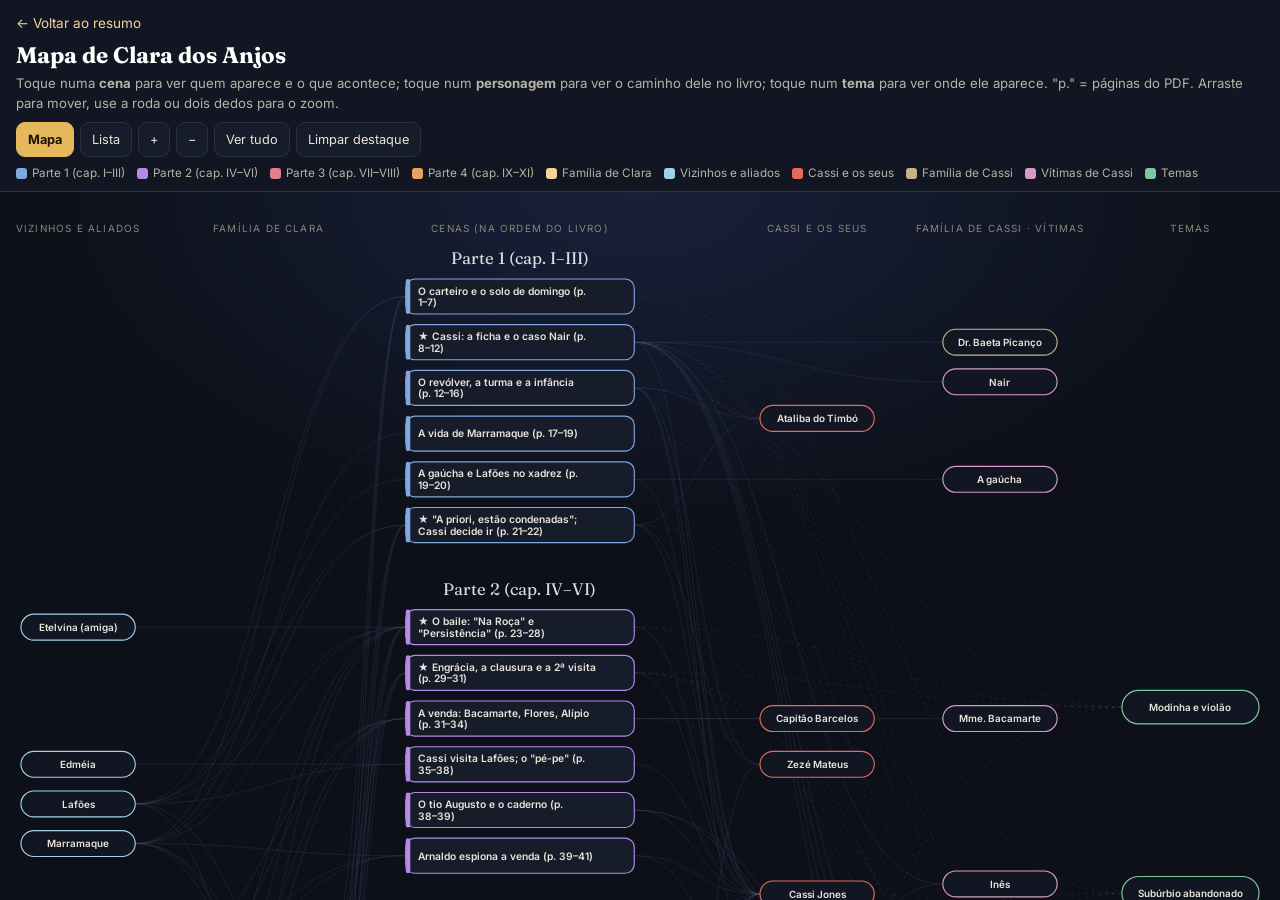
==== mapa.html @ 279a4efe "Site de estudo: Clara dos Anjos (resumo, práticas, mapa mental) Co-Authored-By: Claude Opus 5.5 <nor" ====
<!doctype html>
<html lang="pt-BR">
<head>
<meta charset="utf-8">
<meta name="viewport" content="width=device-width, initial-scale=1, viewport-fit=cover">
<meta name="description" content="Mapa mental interativo de Clara dos Anjos: personagens, cenas e temas ligados.">
<title>Mapa de Clara dos Anjos</title>
<link rel="preconnect" href="https://fonts.googleapis.com">
<link rel="preconnect" href="https://fonts.gstatic.com" crossorigin>
<link href="https://fonts.googleapis.com/css2?family=Fraunces:opsz,wght@9..144,600&family=Inter:wght@400;600;700&display=swap" rel="stylesheet">
<link rel="icon" href="img/favicon.svg" type="image/svg+xml">
<style>
:root{--bg:#0d1018;--bg2:#121623;--card:#171c2b;--card2:#1d2335;--line:#2a3148;--txt:#e9e4d8;--txt2:#b9b3a6;--muted:#8c8778;--ouro:#e6b85c;--ouro2:#f3d59a;
--p1:#7fa7e0;--p2:#b48ae6;--p3:#e27d8f;--p4:#e6a35c;--tema:#7cc8a0;--fam:#f3d59a;--ali:#9fd3e8;--cas:#e46a5c;--vit:#d99ac8;--fcas:#c8b08a;color-scheme:dark}
*{box-sizing:border-box}
html,body{margin:0;height:100%;background:var(--bg);color:var(--txt);font:15px/1.5 Inter,system-ui,sans-serif}
header{padding:12px 16px 8px;border-bottom:1px solid var(--line);background:var(--bg2)}
header a{color:var(--ouro2);text-decoration:none;font-size:.9rem}
h1{font-family:Fraunces,Georgia,serif;font-size:1.5rem;margin:4px 0 2px;color:#fff}
.intro{margin:0;color:var(--txt2);font-size:.88rem}
.bar{display:flex;flex-wrap:wrap;gap:6px;margin-top:8px;align-items:center}
.bar button{font:inherit;font-size:.85rem;padding:7px 11px;border-radius:9px;border:1px solid var(--line);background:var(--card);color:var(--txt);cursor:pointer}
.bar button.on{background:var(--ouro);color:#1b1406;border-color:var(--ouro);font-weight:700}
.bar button:hover{border-color:var(--ouro)}
.leg{display:flex;flex-wrap:wrap;gap:6px 12px;margin-top:8px;font-size:.78rem;color:var(--txt2)}
.leg span{display:inline-flex;align-items:center;gap:5px;cursor:pointer}
.leg span.off{opacity:.35}
.leg i{width:11px;height:11px;border-radius:3px;display:inline-block}
#wrap{position:relative;height:calc(100% - 150px);min-height:420px}
#svg{width:100%;height:100%;display:block;touch-action:none;cursor:grab;background:radial-gradient(900px 500px at 50% 0%,#18203a 0%,transparent 70%)}
#svg.drag{cursor:grabbing}
.edge{fill:none;stroke:#4a5578;stroke-width:1.1;opacity:.28;transition:opacity .2s}
.edge.hi{opacity:1;stroke-width:2.2}
.node{cursor:pointer;transition:opacity .2s}
.node rect{stroke-width:1.5}
.node text{font-family:Inter,sans-serif;pointer-events:none}
.dim .node{opacity:.18}.dim .edge{opacity:.05}
.dim .node.hi{opacity:1}.dim .edge.hi{opacity:1}
.node.sel rect{stroke:#fff;stroke-width:3}
.plabel{font-family:Fraunces,serif;font-size:22px;fill:#fff;opacity:.85}
.collabel{font-size:13px;fill:var(--muted);letter-spacing:.12em;text-transform:uppercase}
#painel{position:absolute;right:12px;top:12px;width:min(380px,calc(100% - 24px));max-height:calc(100% - 24px);overflow:auto;background:rgba(23,28,43,.97);border:1px solid var(--line);border-radius:16px;padding:14px 16px;box-shadow:0 20px 50px rgba(0,0,0,.5);display:none}
#painel.on{display:block}
#painel h2{font-family:Fraunces,serif;font-size:1.25rem;margin:4px 0 4px;color:#fff}
#painel .tipo{font-size:.72rem;letter-spacing:.14em;text-transform:uppercase;color:var(--ouro)}
#painel .pg{color:var(--muted);font-size:.85rem}
#painel p{color:var(--txt2);margin:.5em 0}
#painel ul{padding-left:1.1em;margin:.3em 0}
#painel li button{all:unset;cursor:pointer;color:var(--ouro2)}
#painel li button:hover{text-decoration:underline}
#painel .abrir{display:inline-block;margin-top:8px;background:var(--ouro);color:#1b1406;font-weight:700;padding:8px 12px;border-radius:10px;text-decoration:none}
#painel .fechar{position:absolute;right:10px;top:8px;background:none;border:0;color:var(--txt2);font-size:1.4rem;cursor:pointer}
#lista{display:none;padding:14px 16px 60px;max-width:900px;margin:0 auto}
#lista h3{font-family:Fraunces,serif;color:#fff;margin:18px 0 6px}
#lista .it{display:block;width:100%;text-align:left;font:inherit;background:var(--card);border:1px solid var(--line);border-left:4px solid var(--c);color:var(--txt);border-radius:10px;padding:9px 12px;margin:6px 0;cursor:pointer}
#lista .it small{color:var(--muted)}
#lista .it:hover{border-color:var(--ouro)}
@media(max-width:700px){#painel{top:auto;bottom:10px;max-height:55%}h1{font-size:1.2rem}.intro{font-size:.78rem}.bar button{padding:6px 9px;font-size:.8rem}.leg{flex-wrap:nowrap;overflow-x:auto;white-space:nowrap;padding-bottom:4px}}
</style>
</head>
<body>
<header>
  <a href="index.html">← Voltar ao resumo</a>
  <h1>Mapa de Clara dos Anjos</h1>
  <p class="intro">Toque numa <b>cena</b> para ver quem aparece e o que acontece; toque num <b>personagem</b> para ver o caminho dele no livro; toque num <b>tema</b> para ver onde ele aparece. "p." = páginas do PDF. Arraste para mover, use a roda ou dois dedos para o zoom.</p>
  <div class="bar">
    <button id="bMapa" class="on" type="button">Mapa</button>
    <button id="bLista" type="button">Lista</button>
    <button id="bMais" type="button" aria-label="Aumentar zoom">+</button>
    <button id="bMenos" type="button" aria-label="Diminuir zoom">−</button>
    <button id="bTudo" type="button">Ver tudo</button>
    <button id="bLimpa" type="button">Limpar destaque</button>
  </div>
  <div class="leg" id="leg"></div>
</header>
<div id="wrap">
  <svg id="svg" xmlns="http://www.w3.org/2000/svg" aria-label="Mapa mental de personagens, cenas e temas"><g id="cam"><g id="edges"></g><g id="labels"></g><g id="nodes"></g></g></svg>
  <aside id="painel" aria-live="polite"></aside>
</div>
<div id="lista"></div>

<script>
const GRUPOS = {
  p1:{nome:'Parte 1 (cap. I–III)',cor:'var(--p1)',hex:'#7fa7e0'},
  p2:{nome:'Parte 2 (cap. IV–VI)',cor:'var(--p2)',hex:'#b48ae6'},
  p3:{nome:'Parte 3 (cap. VII–VIII)',cor:'var(--p3)',hex:'#e27d8f'},
  p4:{nome:'Parte 4 (cap. IX–XI)',cor:'var(--p4)',hex:'#e6a35c'},
  fam:{nome:'Família de Clara',cor:'var(--fam)',hex:'#f3d59a'},
  ali:{nome:'Vizinhos e aliados',cor:'var(--ali)',hex:'#9fd3e8'},
  cas:{nome:'Cassi e os seus',cor:'var(--cas)',hex:'#e46a5c'},
  fcas:{nome:'Família de Cassi',cor:'var(--fcas)',hex:'#c8b08a'},
  vit:{nome:'Vítimas de Cassi',cor:'var(--vit)',hex:'#d99ac8'},
  tema:{nome:'Temas',cor:'var(--tema)',hex:'#7cc8a0'}
};

const CENAS = [
 {id:'s1',g:'p1',t:'O carteiro e o solo de domingo',pg:'p. 1–7',a:'cap1',star:0,p:['joaquim','engracia','clara','marramaque','lafoes'],
  d:'Joaquim, carteiro e flautista de Diamantina, sua casa no subúrbio, os "bíblias" da chácara. No solo debaixo do tamarineiro, Lafões propõe trazer Cassi ao aniversário e Marramaque explode: "semelhante pústula". Clara: "Quem seria esse Cassi?"'},
 {id:'s2',g:'p1',t:'Cassi: a ficha e o caso Nair',pg:'p. 8–12',a:'cap2',star:1,p:['cassi','salustiana','manuel','catarina','irene','nair','ines','baeta','ataliba'],
  d:'Quase dez defloramentos, a mãe que o livra por preconceito ("Mas é a sexta moça, Salustiana!"), o Lord Jones inventado. Nair seduzida por carta; a mãe dela se mata com lisol; o pai: "Quedê ele?". Cassi vai para o porão, com os galos de briga.'},
 {id:'s3',g:'p1',t:'O revólver, a turma e a infância',pg:'p. 12–16',a:'cap2',star:0,p:['cassi','ataliba','zeze','arnaldo'],
  d:'O irmão da normalista ameaça Cassi com um Smith & Wesson e ele recua (depois mente à turma). A turma: Timbó, Zezé Mateus, Franco Sousa, Arnaldo. Infância: Salesianos, canos de chumbo, aprendiz de tipógrafo. O método frio de sedução: "o violão e a modinha eram seus cúmplices".'},
 {id:'s4',g:'p1',t:'A vida de Marramaque',pg:'p. 17–19',a:'cap3',star:0,p:['marramaque'],
  d:'Caixeiro na roça, Casimiro de Abreu, Mendonça, a farmácia, a pequena imprensa abolicionista, o soneto de Aquiles Varejão. Justo, culto e leal.'},
 {id:'s5',g:'p1',t:'A gaúcha e Lafões no xadrez',pg:'p. 19–20',a:'cap3',star:0,p:['cassi','lafoes','gaucha'],
  d:'O marido maquinista mata a mulher e persegue Cassi, que foge descalço. No xadrez, Cassi ganha um cigarro de Lafões, que passa a achar que foi Cassi quem o soltou.'},
 {id:'s6',g:'p1',t:'"A priori, estão condenadas"; Cassi decide ir',pg:'p. 21–22',a:'cap3',star:1,p:['marramaque','clara','engracia','joaquim','lafoes','cassi','ataliba','zeze'],
  d:'Marramaque sabe do perigo para as moças "do nascimento e da cor" de Clara. "O que é que esse Cassi faz, padrinho?" "Não é de tua conta, bisbilhoteira!". Joaquim aceita Cassi uma vez. A turma: "torrão de açúcar". Cassi decide experimentar.'},
 {id:'s7',g:'p2',t:'O baile: "Na Roça" e "Persistência"',pg:'p. 23–28',a:'cap4',star:1,p:['clara','cassi','marramaque','joaquim','engracia','margarida','praxedes','meneses','lafoes','etelvina'],
  d:'Etelvina avisa: "Este homem não presta". Cassi entra (César Bórgia), canta "Na Roça" revirando os olhos e Clara entra em êxtase. Praxedes recita "A Lágrima". Marramaque recita "Persistência" olhando Cassi ("mas é que sou muito burro"). A Consciência; "Aquele boneco de engonço me paga". Engrácia proíbe Cassi; Clara chora.'},
 {id:'s8',g:'p2',t:'Engrácia, a clausura e a 2ª visita',pg:'p. 29–31',a:'cap5',star:1,p:['engracia','clara','joaquim','cassi'],
  d:'Engrácia passiva, de família de libertos; "superstição dos processos mecânicos". A teoria do amor das modinhas ("para ele não há obstáculos de raça"). Joaquim despacha Cassi: "Que é que manda nesta casa?". "Ele era branco; e ela, mulata. Mas que tinha isso?" O episódio do sal.'},
 {id:'s9',g:'p2',t:'A venda: Bacamarte, Flores, Alípio',pg:'p. 31–34',a:'cap5',star:0,p:['bacamarte','flores','alipio','nascimento','meneses','barcelos'],
  d:'Mme. Bacamarte, seduzida, casada à força, abandonada. Leonardo Flores: "Eu sou Leonardo Flores". Alípio conta toda a ficha de Cassi e fala do protetor Capitão Barcelos. Meneses decide "ir até o fim".'},
 {id:'s10',g:'p2',t:'Cassi visita Lafões; o "pé-pe"',pg:'p. 35–38',a:'cap6',star:0,p:['cassi','lafoes','edmeia'],
  d:'A "teoria" dos "dois corações que se amam". Edméia: "Principalmente aquele pé-pe". O narrador: Cassi não ama, quer a posse; "criminoso nato".'},
 {id:'s11',g:'p2',t:'O tio Augusto e o caderno',pg:'p. 38–39',a:'cap6',star:0,p:['cassi','manuel','salustiana'],
  d:'Manuel: "tudo é verdade". Cassi, embaixo da janela, se apavora com o caderno datilografado que circula. Pensa em vender os galos e fugir depois de "acabar a coisa".'},
 {id:'s12',g:'p2',t:'Arnaldo espiona a venda',pg:'p. 39–41',a:'cap6',star:0,p:['arnaldo','marramaque','alipio','nascimento','cassi'],
  d:'Mr. Persons cobra a capa roubada. Marramaque conta que recebeu o caderno e deu ao compadre: "Com uma boa garrucha" / "Ou revólver". Cassi: "Ainda não foi desta vez."'},
 {id:'s13',g:'p3',t:'A crônica do subúrbio',pg:'p. 42–44',a:'cap7a',star:1,p:[],
  d:'Barracos sem esgoto, bichos nas ruas ("Mimoso"!), brigas de vizinhas, o defunto esquecido, trens lotados, a Baixada. O governo cobra impostos e abandona. "O subúrbio é o refúgio dos infelizes."'},
 {id:'s14',g:'p3',t:'Cassi compra Meneses',pg:'p. 44–48',a:'cap7b',star:1,p:['cassi','praxedes','meneses'],
  d:'Praxedes conta que Meneses trata os dentes de Clara. A vida de Meneses. No Fagundes: "Estou com setenta anos e não sei o que fiz na vida". Cassi dá dez mil-réis por versos de Leonardo Flores.'},
 {id:'s15',g:'p3',t:'"Pois eu não vendo"',pg:'p. 49–53',a:'cap7c',star:1,p:['meneses','flores','castorina'],
  d:'A miséria da casa de Meneses. Ele gasta o dinheiro de Flores. Flores: "Nasci pobre, nasci mulato…" e recusa vender versos. Meneses sonha que está acorrentado.'},
 {id:'s16',g:'p3',t:'A dor de dente; Meneses chamado',pg:'p. 54–58',a:'cap8a',star:0,p:['clara','joaquim','engracia','margarida','meneses','nascimento'],
  d:'Joaquim confiante. "Clara era uma natureza amorfa, pastosa." Quem espalha o caderno é o marido de Nair. "Dentistas! (…) casa de perdição". Joaquim chama Meneses.'},
 {id:'s17',g:'p3',t:'As cartas por Meneses',pg:'p. 58–62',a:'cap8b',star:1,p:['meneses','cassi','clara','joaquim'],
  d:'Meneses faz os versos; Cassi sugere "por intermédio da filha" e escreve a "Dona Clara". Por um mês e tanto Meneses leva as cartas: "Contra a força não há resistência". O médico: "coisas da idade e do sexo". Niterói.'},
 {id:'s18',g:'p3',t:'A reunião e a carta de Clara',pg:'p. 62–63',a:'cap8c',star:1,p:['margarida','clara','engracia','joaquim','marramaque','lafoes','meneses','cassi'],
  d:'Margarida descobre ("Será possível?"). Marramaque: "não escolheria Clara, uma mulatinha pobre, filha de um simples carteiro". "Fresca amiga!" Clara escreve tudo a Cassi; Meneses entrega: "Para que viver tanto?".'},
 {id:'s19',g:'p3',t:'O assassinato de Marramaque',pg:'p. 64',a:'cap8c',star:1,p:['cassi','arnaldo','marramaque'],
  d:'"Vamos dar-lhe uma surra." Sábado de chuva, ladeira deserta: "Capenga, você vai apanhar". Morto a pauladas. "Ao seu jeito, foi um herói e um poeta."'},
 {id:'s20',g:'p4',t:'O ovo de Colombo e a investigação',pg:'p. 65–67',a:'cap9a',star:0,p:['marramaque','meneses','alipio','nascimento'],
  d:'Crime sem roubo nem motivo aparente. A última tarde de Marramaque desmontando a "mecânica" de Meneses. Os papéis: "Boninas e Sensitivas", o retrato de Eponina. O crime é esquecido.'},
 {id:'s21',g:'p4',t:'Culpa, medo e a fuga planejada',pg:'p. 67–70',a:'cap9b',star:0,p:['clara','meneses','cassi','arnaldo','zeze','salustiana','manuel','catarina','irene'],
  d:'Clara suspeita e perdoa ("ato de loucura" por amor). Meneses se sente cúmplice. Cassi sem remorso. Arnaldo no necrotério. A mentira do Mato Grosso; o pai: "Que vá para o diabo!".'},
 {id:'s22',g:'p4',t:'Cassi na cidade e Inês',pg:'p. 70–73',a:'cap9c',star:1,p:['cassi','ines'],
  d:'Fora do subúrbio Cassi "não era nada". Nos becos, Inês, a primeira vítima, o reconhece: o filho dele está na Detenção. Ele não sente nada.'},
 {id:'s23',g:'p4',t:'A mancha negra; a entrega',pg:'p. 74–76',a:'cap10a',star:1,p:['clara','cassi'],
  d:'Clara na janela vê a mancha negra perto do Cruzeiro: "Que será de mim, meu Deus?". Lembra a sedução ("Roma não se fez num dia"), a noite da chuva, o "torpor". Está grávida.'},
 {id:'s24',g:'p4',t:'A "Andotiva" e a noite na relva',pg:'p. 76–78',a:'cap10b',star:0,p:['meneses','flores','castorina','joaquim','lafoes'],
  d:'Joaquim abatido; fim do solo; Lafões transferido. Meneses e sua máquina sem rodas. Flores vê "verde no céu"; os dois dormem na relva.'},
 {id:'s25',g:'p4',t:'Meneses morre; Cassi fugiu',pg:'p. 79–81',a:'cap11a',star:1,p:['flores','meneses','praxedes','clara','engracia','joaquim'],
  d:'Discurso de Flores ao Sol. Praxedes: Cassi embarcou para São Paulo. Clara entende: "Porque era pobre e, além de pobre, mulata". Pensa em aborto. "Você pensa que todo doutor é inteligente?"'},
 {id:'s26',g:'p4',t:'Margarida descobre tudo',pg:'p. 81–82',a:'cap11b',star:0,p:['clara','margarida','engracia'],
  d:'O pedido de dinheiro e a mentira. "Clara, você não fala a verdade." A confissão; "Me perdoe, mamãe!".'},
 {id:'s27',g:'p4',t:'"Sua negra" e "Nós não somos nada"',pg:'p. 82–85',a:'cap11c',star:1,p:['clara','margarida','salustiana','manuel','catarina','irene','engracia'],
  d:'"Que se case comigo." "Que é que você diz, sua negra?" "A culpa é delas." Manuel pede perdão. No bonde, Clara entende seu lugar. "Mamãe! Nós não somos nada nesta vida."'}
];

const PESSOAS = [
 {id:'clara',g:'fam',t:'Clara dos Anjos',d:'17 anos, mulata, filha única do carteiro, criada presa e cheia de modinhas. Encanta-se com Cassi, troca cartas por Meneses, se entrega, engravida e é abandonada. No fim toma consciência: "Nós não somos nada nesta vida".',a:'p7'},
 {id:'joaquim',g:'fam',t:'Joaquim dos Anjos',d:'Carteiro, flautista e compositor, bom e confiante. Aceita Cassi uma vez e depois o despacha; chama Meneses para tratar a filha; paga o enterro de Meneses.',a:'p7'},
 {id:'engracia',g:'fam',t:'Engrácia',d:'A mãe passiva e devota, filha de libertos. Vigia e tranca a filha sem explicar. Odeia Cassi.',a:'p7'},
 {id:'marramaque',g:'ali',t:'Marramaque',d:'Padrinho de Clara, contínuo semiparalítico, ex-boêmio abolicionista. Desafia Cassi no baile, mostra o caderno, aconselha Joaquim. Assassinado a pauladas. "Herói e poeta".',a:'p7'},
 {id:'margarida',g:'ali',t:'Dona Margarida',d:'Viúva russa-alemã, trabalhadora e corajosa. Descobre o namoro e depois a gravidez; enfrenta Salustiana. Modelo de caráter e vontade.',a:'p7'},
 {id:'meneses',g:'ali',t:'Meneses',d:'"Doutor" sem diploma, dentista ambulante, bêbado e honesto até ser comprado por Cassi. Vira mensageiro das cartas. Morre na relva.',a:'p7'},
 {id:'flores',g:'ali',t:'Leonardo Flores',d:'Poeta mulato famoso e pobre, alcoólatra, com irmão louco. Recusa vender versos. Quase um autorretrato de Lima Barreto.',a:'p7'},
 {id:'castorina',g:'ali',t:'Dona Castorina',d:'Mulher de Flores, mulata pequena e resignada que sustenta a casa.',a:'p7'},
 {id:'lafoes',g:'ali',t:'Lafões',d:'Guarda das obras públicas, português ingênuo. Traz Cassi por gratidão (o xadrez). Acaba transferido e arrependido.',a:'p7'},
 {id:'edmeia',g:'ali',t:'Edméia',d:'Filha de Lafões, 12 anos. Conta a Cassi que o "pé-pe" não gosta dele.',a:'p7'},
 {id:'praxedes',g:'ali',t:'Praxedes',d:'"Doutor" sem diploma de cabeça enorme. Recita "A Lágrima"; revela que Meneses trata Clara e, no fim, que Cassi fugiu.',a:'p7'},
 {id:'nascimento',g:'ali',t:'Seu Nascimento',d:'Dono da venda, o "jornal falado" do bairro.',a:'p7'},
 {id:'alipio',g:'ali',t:'Alípio',d:'Rapaz delicado e curioso da venda; conta toda a ficha de Cassi e chama Arnaldo de "peste".',a:'p7'},
 {id:'etelvina',g:'ali',t:'Etelvina (amiga)',d:'Colega de Clara: "Clara, toma cuidado. Este homem não presta."',a:'p7'},
 {id:'cassi',g:'cas',t:'Cassi Jones',d:'Violeiro branco, quase 30 anos, sedutor de moças pobres, avarento, nunca trabalhou. Compra Meneses, mata Marramaque, seduz Clara e foge para São Paulo impune.',a:'p7'},
 {id:'arnaldo',g:'cas',t:'Arnaldo',d:'Ladrão de trem. Espiona a venda e é cúmplice no assassinato de Marramaque. Depois bebe com medo de ser preso.',a:'p7'},
 {id:'ataliba',g:'cas',t:'Ataliba do Timbó',d:'Imitador de Cassi, casado à força com Ernestina; levou guarda-chuvada de Dona Margarida. Conseguiu o modelo de carta que seduziu Nair.',a:'p7'},
 {id:'zeze',g:'cas',t:'Zezé Mateus',d:'Bêbado "imbecil" da turma, o único sem maldade.',a:'p7'},
 {id:'barcelos',g:'cas',t:'Capitão Barcelos',d:'Chefe político que protege Cassi em troca de capangagem eleitoral.',a:'p7'},
 {id:'salustiana',g:'fcas',t:'Dona Salustiana',d:'Mãe de Cassi, vaidosa (Lord Jones). Livra o filho, expulsou Inês grávida, chama Clara de "sua negra": "A culpa é delas".',a:'p7'},
 {id:'manuel',g:'fcas',t:'Manuel de Azevedo',d:'Pai de Cassi, honesto e severo. Tira o filho da mesa, confirma o caderno, e no fim pede perdão a Clara.',a:'p7'},
 {id:'catarina',g:'fcas',t:'Catarina',d:'Irmã de Cassi, professora de piano de Nair; sente-se culpada.',a:'p7'},
 {id:'irene',g:'fcas',t:'Irene',d:'Irmã normalista e severa: "é melhor que ele trabalhe".',a:'p7'},
 {id:'baeta',g:'fcas',t:'Dr. Baeta Picanço',d:'Tio médico do Exército; recebe Cassi em Guaratiba e o devolve.',a:'p7'},
 {id:'nair',g:'vit',t:'Nair',d:'Seduzida por carta; a mãe se suicida com lisol. Casa depois com o oficial que espalha o caderno.',a:'cap2'},
 {id:'ines',g:'vit',t:'Inês',d:'A primeira vítima, criada pela mãe de Cassi e expulsa grávida. Nos becos, com o filho de Cassi na Detenção.',a:'cap9c'},
 {id:'gaucha',g:'vit',t:'A gaúcha',d:'Casada, morta a tiros pelo marido que descobriu o caso com Cassi.',a:'cap3'},
 {id:'bacamarte',g:'vit',t:'Mme. Bacamarte',d:'Seduzida, casada à força, abandonada, prostituída. O futuro que Clara teme (não é vítima de Cassi, mas do mesmo sistema).',a:'cap5'}
];

const TEMAS = [
 {id:'t1',t:'Racismo e a mulher negra',a:'t-racismo',s:['s2','s6','s8','s18','s22','s25','s27'],d:'"A priori, estão condenadas"; "uma mulatinha pobre"; "sua negra". Clara é escolhida por ser pobre e mulata.'},
 {id:'t2',t:'Educação de Clara',a:'t-educacao',s:['s8','s16','s17','s27'],d:'Proteção sem preparo, sem profissão; "natureza amorfa, pastosa"; "educar o caráter, revestir-se de vontade".'},
 {id:'t3',t:'Modinha e violão',a:'t-modinha',s:['s3','s7','s8','s17'],d:'O amor romântico das modinhas cega Clara; o violão é "cúmplice" de Cassi.'},
 {id:'t4',t:'Impunidade e justiça de classe',a:'t-classe',s:['s2','s9','s19','s20','s25'],d:'Lei só para "miseráveis", proteção política, crime esquecido, fuga sem punição.'},
 {id:'t5',t:'Subúrbio abandonado',a:'t-suburbio',s:['s1','s13','s22'],d:'Impostos sem serviços; o subúrbio como "refúgio dos infelizes".'},
 {id:'t6',t:'Intelectuais fracassados',a:'t-fracassados',s:['s4','s15','s20','s24','s25'],d:'Marramaque, Meneses, Flores: talento desperdiçado pela pobreza.'},
 {id:'t7',t:'Bacharelismo e falsa fidalguia',a:'t-fachada',s:['s2','s7','s20','s25','s27'],d:'Praxedes, a "mecânica" de Meneses, o Lord Jones, "todo doutor é inteligente?".'},
 {id:'t8',t:'A mancha negra (símbolo)',a:'t-simbolos',s:['s23'],d:'A desonra e a exclusão de Clara no céu do Cruzeiro do Sul.'}
];
</script>
<script>
(function(){
const NS='http://www.w3.org/2000/svg';
const svg=document.getElementById('svg'), cam=document.getElementById('cam');
const gE=document.getElementById('edges'), gN=document.getElementById('nodes'), gL=document.getElementById('labels');
const painel=document.getElementById('painel');
const nodes={}, edges=[];
const SW=300, SH=46, CX=760, Y0=90, GAP=60;
// ---- posições das cenas
let y=Y0, lastG=null; const partY={};
CENAS.forEach(c=>{ if(c.g!==lastG){ y+= lastG?40:0; partY[c.g]=y-8; lastG=c.g; y+=34;} c.x=CX; c.y=y; y+=GAP; });
const H=y+40;
// ---- colunas de personagens
const COLX={fam:430,ali:180,cas:1150,fcas:1390,vit:1390};
function cenasDe(pid){return CENAS.filter(c=>c.p.includes(pid));}
PESSOAS.forEach(p=>{ const cs=cenasDe(p.id); p.cs=cs.map(c=>c.id); p.ty = cs.length? cs.reduce((a,c)=>a+c.y,0)/cs.length : Y0; p.x=COLX[p.g]; });
// vítimas embaixo da família de Cassi: deslocar
const cols={};
PESSOAS.forEach(p=>{ const k=(p.g==='vit'||p.g==='fcas')?'right2':p.g; (cols[k]=cols[k]||[]).push(p); });
Object.values(cols).forEach(list=>{ list.sort((a,b)=>a.ty-b.ty); let last=-1e9; list.forEach(p=>{ p.y=Math.max(p.ty,last+52); last=p.y; }); });
// temas na extrema direita
TEMAS.forEach((t,i)=>{ const ys=t.s.map(id=>CENAS.find(c=>c.id===id).y); t.ty=ys.reduce((a,b)=>a+b,0)/ys.length; t.x=1640; });
TEMAS.sort((a,b)=>a.ty-b.ty); { let last=-1e9; TEMAS.forEach(t=>{ t.y=Math.max(t.ty,last+70); last=t.y; }); }
const W=1860;

function el(tag,attrs,parent){const e=document.createElementNS(NS,tag); for(const k in attrs) e.setAttribute(k,attrs[k]); if(parent) parent.appendChild(e); return e;}
function wrap(txt,max){const w=txt.split(' '),out=[];let l='';w.forEach(x=>{ if((l+' '+x).trim().length>max){out.push(l.trim());l=x;} else l+=' '+x; }); if(l.trim())out.push(l.trim()); return out;}

// rótulos de coluna e de parte
[['Vizinhos e aliados',180],['Família de Clara',430],['Cenas (na ordem do livro)',CX],['Cassi e os seus',1150],['Família de Cassi · vítimas',1390],['Temas',1640]].forEach(([t,x])=>{ const e=el('text',{x:x,y:40,'text-anchor':'middle',class:'collabel'},gL); e.textContent=t; });
Object.entries(partY).forEach(([g,py])=>{ const e=el('text',{x:CX,y:py,'text-anchor':'middle',class:'plabel'},gL); e.textContent=GRUPOS[g].nome; });

// ---- arestas
function curva(x1,y1,x2,y2){const mx=(x1+x2)/2; return `M${x1},${y1} C${mx},${y1} ${mx},${y2} ${x2},${y2}`;}
PESSOAS.forEach(p=>{ p.cs.forEach(cid=>{ const c=CENAS.find(s=>s.id===cid); const left=p.x<CX; const x1=left?p.x+75:p.x-75; const x2=left?c.x-SW/2:c.x+SW/2; const path=el('path',{d:curva(x1,p.y,x2,c.y),class:'edge',stroke:GRUPOS[p.g].hex},gE); edges.push({a:p.id,b:cid,el:path}); }); });
TEMAS.forEach(t=>{ t.s.forEach(cid=>{ const c=CENAS.find(s=>s.id===cid); const path=el('path',{d:curva(t.x-90,t.y,c.x+SW/2,c.y),class:'edge',stroke:'#7cc8a0','stroke-dasharray':'4 5'},gE); edges.push({a:t.id,b:cid,el:path}); }); });

// ---- nós
function nodeBox(id,x,y,w,h,label,hex,kind,star){
  const g=el('g',{class:'node',tabindex:0,role:'button','aria-label':label,'data-id':id,transform:`translate(${x-w/2},${y-h/2})`},gN);
  el('rect',{width:w,height:h,rx:kind==='cena'?12:h/2,fill:kind==='cena'?'#171c2b':'#121623',stroke:hex},g);
  if(kind==='cena') el('rect',{width:6,height:h,rx:3,fill:hex},g);
  const lines=wrap((star?'★ ':'')+label, kind==='cena'?36:20);
  lines.slice(0,2).forEach((ln,i)=>{ const t=el('text',{x:kind==='cena'?16:w/2,y:h/2+(i-(Math.min(lines.length,2)-1)/2)*15+5,'font-size':kind==='cena'?13.5:13,fill:'#e9e4d8','text-anchor':kind==='cena'?'start':'middle','font-weight':kind==='cena'?600:600},g); t.textContent=ln; });
  g.addEventListener('click',e=>{e.stopPropagation(); seleciona(id);});
  g.addEventListener('keydown',e=>{ if(e.key==='Enter'||e.key===' '){e.preventDefault(); seleciona(id);} });
  nodes[id]={g};
}
CENAS.forEach(c=>nodeBox(c.id,c.x,c.y,SW,SH,c.t+'  ('+c.pg+')',GRUPOS[c.g].hex,'cena',c.star));
PESSOAS.forEach(p=>nodeBox(p.id,p.x,p.y,150,34,p.t,GRUPOS[p.g].hex,'pessoa'));
TEMAS.forEach(t=>nodeBox(t.id,t.x,t.y,180,44,t.t,'#7cc8a0','tema'));

// ---- seleção
const ALL={}; CENAS.forEach(c=>ALL[c.id]={...c,kind:'cena'}); PESSOAS.forEach(p=>ALL[p.id]={...p,kind:'pessoa'}); TEMAS.forEach(t=>ALL[t.id]={...t,kind:'tema',g:'tema'});
function vizinhos(id){const s=new Set([id]); edges.forEach(e=>{ if(e.a===id) s.add(e.b); if(e.b===id) s.add(e.a); }); return s;}
function seleciona(id,center){
  const viz=vizinhos(id); svg.classList.add('dim');
  Object.entries(nodes).forEach(([k,n])=>{ n.g.classList.toggle('hi',viz.has(k)); n.g.classList.toggle('sel',k===id); });
  edges.forEach(e=>e.el.classList.toggle('hi',e.a===id||e.b===id));
  mostra(id);
  if(center) centraEm(id);
}
function limpa(){ svg.classList.remove('dim'); Object.values(nodes).forEach(n=>n.g.classList.remove('hi','sel')); edges.forEach(e=>e.el.classList.remove('hi')); painel.classList.remove('on'); }
function nomeDe(id){ return ALL[id].t; }
function mostra(id){
  const n=ALL[id]; const G=GRUPOS[n.g]; let h='<button class="fechar" aria-label="Fechar">×</button>';
  if(n.kind==='cena'){
    h+=`<div class="tipo" style="color:${G.hex}">Cena · ${G.nome}</div><h2>${n.star?'★ ':''}${n.t}</h2><div class="pg">${n.pg}</div><p>${n.d}</p>`;
    if(n.p.length) h+='<p><b>Quem aparece:</b></p><ul>'+n.p.map(pid=>`<li><button data-go="${pid}">${nomeDe(pid)}</button></li>`).join('')+'</ul>';
    const ts=TEMAS.filter(t=>t.s.includes(id)); if(ts.length) h+='<p><b>Temas:</b></p><ul>'+ts.map(t=>`<li><button data-go="${t.id}">${t.t}</button></li>`).join('')+'</ul>';
    h+=`<a class="abrir" href="index.html#${n.a}">Abrir no resumo →</a>`;
  } else if(n.kind==='pessoa'){
    h+=`<div class="tipo" style="color:${G.hex}">Personagem · ${G.nome}</div><h2>${n.t}</h2><p>${n.d}</p>`;
    if(n.cs.length) h+='<p><b>Caminho no livro:</b></p><ul>'+n.cs.map(cid=>`<li><button data-go="${cid}">${ALL[cid].t}</button> <small>${ALL[cid].pg}</small></li>`).join('')+'</ul>';
    h+=`<a class="abrir" href="index.html#${n.a}">Abrir no resumo →</a>`;
  } else {
    h+=`<div class="tipo" style="color:#7cc8a0">Tema</div><h2>${n.t}</h2><p>${n.d}</p><p><b>Aparece em:</b></p><ul>`+n.s.map(cid=>`<li><button data-go="${cid}">${ALL[cid].t}</button> <small>${ALL[cid].pg}</small></li>`).join('')+`</ul><a class="abrir" href="index.html#${n.a}">Abrir no resumo →</a>`;
  }
  painel.innerHTML=h; painel.classList.add('on'); painel.scrollTop=0;
  painel.querySelector('.fechar').onclick=limpa;
  painel.querySelectorAll('[data-go]').forEach(b=>b.onclick=()=>{ if(lista.style.display==='block') return; seleciona(b.dataset.go,true); });
}

// ---- câmera (pan / zoom)
let tx=0,ty=0,sc=1;
function aplica(){ cam.setAttribute('transform',`translate(${tx},${ty}) scale(${sc})`); }
function ajustaLargura(){ const r=svg.getBoundingClientRect(); if(r.width<700){ verTudo(); return; } sc=Math.min(1.1,r.width/1680); tx=(r.width-1625*sc)/2 - 105*sc; ty=10; aplica(); }
function verTudo(){ const r=svg.getBoundingClientRect(); sc=Math.min(r.width/W, r.height/H)*0.98; if(r.width<700) sc=Math.max(sc, r.width/ (W*0.62)); tx=(r.width-W*sc)/2; ty=10; if(r.width<700){ tx= r.width/2 - CX*sc; } aplica(); }
function zoom(f,cx,cy){ const r=svg.getBoundingClientRect(); cx=cx??r.width/2; cy=cy??r.height/2; const ns=Math.min(3,Math.max(0.15,sc*f)); tx=cx-(cx-tx)*(ns/sc); ty=cy-(cy-ty)*(ns/sc); sc=ns; aplica(); }
function centraEm(id){ const n=ALL[id]; const r=svg.getBoundingClientRect(); if(sc<0.6) sc=0.6; tx=r.width/2-n.x*sc; ty=r.height/3-n.y*sc; aplica(); }
const pts=new Map(); let lastDist=0, moved=false;
svg.addEventListener('pointerdown',e=>{ svg.setPointerCapture(e.pointerId); pts.set(e.pointerId,{x:e.clientX,y:e.clientY}); moved=false; svg.classList.add('drag'); });
svg.addEventListener('pointermove',e=>{ if(!pts.has(e.pointerId)) return; const p=pts.get(e.pointerId);
  if(pts.size===1){ const dx=e.clientX-p.x, dy=e.clientY-p.y; if(Math.abs(dx)+Math.abs(dy)>3) moved=true; tx+=dx; ty+=dy; aplica(); }
  pts.set(e.pointerId,{x:e.clientX,y:e.clientY});
  if(pts.size===2){ const [a,b]=[...pts.values()]; const d=Math.hypot(a.x-b.x,a.y-b.y); const r=svg.getBoundingClientRect(); if(lastDist) zoom(d/lastDist,(a.x+b.x)/2-r.left,(a.y+b.y)/2-r.top); lastDist=d; moved=true; }
});
function up(e){ pts.delete(e.pointerId); if(pts.size<2) lastDist=0; if(!pts.size) svg.classList.remove('drag'); }
svg.addEventListener('pointerup',up); svg.addEventListener('pointercancel',up);
svg.addEventListener('click',e=>{ if(!moved && e.target===svg) limpa(); });
svg.addEventListener('wheel',e=>{ e.preventDefault(); const r=svg.getBoundingClientRect(); zoom(e.deltaY<0?1.12:1/1.12,e.clientX-r.left,e.clientY-r.top); },{passive:false});
// cliques em nós não devem iniciar pan "arrastado"
gN.addEventListener('pointerdown',e=>e.stopPropagation());

document.getElementById('bMais').onclick=()=>zoom(1.25);
document.getElementById('bMenos').onclick=()=>zoom(1/1.25);
document.getElementById('bTudo').onclick=verTudo;
document.getElementById('bLimpa').onclick=limpa;

// ---- legenda (filtro)
const leg=document.getElementById('leg');
Object.entries(GRUPOS).forEach(([k,g])=>{ const s=document.createElement('span'); s.innerHTML=`<i style="background:${g.hex}"></i>${g.nome}`; s.title='Mostrar/esconder'; s.onclick=()=>{ s.classList.toggle('off'); const off=s.classList.contains('off');
  Object.entries(ALL).forEach(([id,n])=>{ if(n.g===k){ nodes[id].g.style.display=off?'none':''; edges.forEach(e=>{ if(e.a===id||e.b===id) e.el.style.display=off?'none':''; }); } }); }; leg.appendChild(s); });

// ---- modo lista
const lista=document.getElementById('lista'), wrapEl=document.getElementById('wrap');
function montaLista(){
  let h='';
  ['p1','p2','p3','p4'].forEach(g=>{ h+=`<h3>${GRUPOS[g].nome}</h3>`; CENAS.filter(c=>c.g===g).forEach(c=>{ h+=`<button class="it" style="--c:${GRUPOS[g].hex}" data-id="${c.id}">${c.star?'★ ':''}<b>${c.t}</b> <small>${c.pg}</small></button>`; }); });
  ['fam','ali','cas','fcas','vit'].forEach(g=>{ h+=`<h3>${GRUPOS[g].nome}</h3>`; PESSOAS.filter(p=>p.g===g).forEach(p=>{ h+=`<button class="it" style="--c:${GRUPOS[g].hex}" data-id="${p.id}"><b>${p.t}</b> <small>${p.cs.length} cena(s)</small></button>`; }); });
  h+='<h3>Temas</h3>'; TEMAS.forEach(t=>{ h+=`<button class="it" style="--c:#7cc8a0" data-id="${t.id}"><b>${t.t}</b></button>`; });
  lista.innerHTML=h;
  lista.querySelectorAll('.it').forEach(b=>b.onclick=()=>{ modo('mapa'); seleciona(b.dataset.id,true); });
}
function modo(m){ const mapa=m==='mapa'; wrapEl.style.display=mapa?'':'none'; lista.style.display=mapa?'none':'block'; document.getElementById('bMapa').classList.toggle('on',mapa); document.getElementById('bLista').classList.toggle('on',!mapa); if(mapa) requestAnimationFrame(()=>{ if(!wrapEl.dataset.ok){ajustaLargura(); wrapEl.dataset.ok=1;} }); }
document.getElementById('bMapa').onclick=()=>modo('mapa');
document.getElementById('bLista').onclick=()=>modo('lista');
montaLista();

function ajustaAltura(){ const hh=document.querySelector('header').offsetHeight; wrapEl.style.height=`calc(100% - ${hh}px)`; }
window.addEventListener('resize',()=>{ajustaAltura();});
ajustaAltura(); ajustaLargura(); wrapEl.dataset.ok=1;
function porHash(){ const q=decodeURIComponent(location.hash.slice(1)); if(ALL[q]) seleciona(q,true); }
window.addEventListener('hashchange',porHash); porHash();
})();
</script>
</body>
</html>
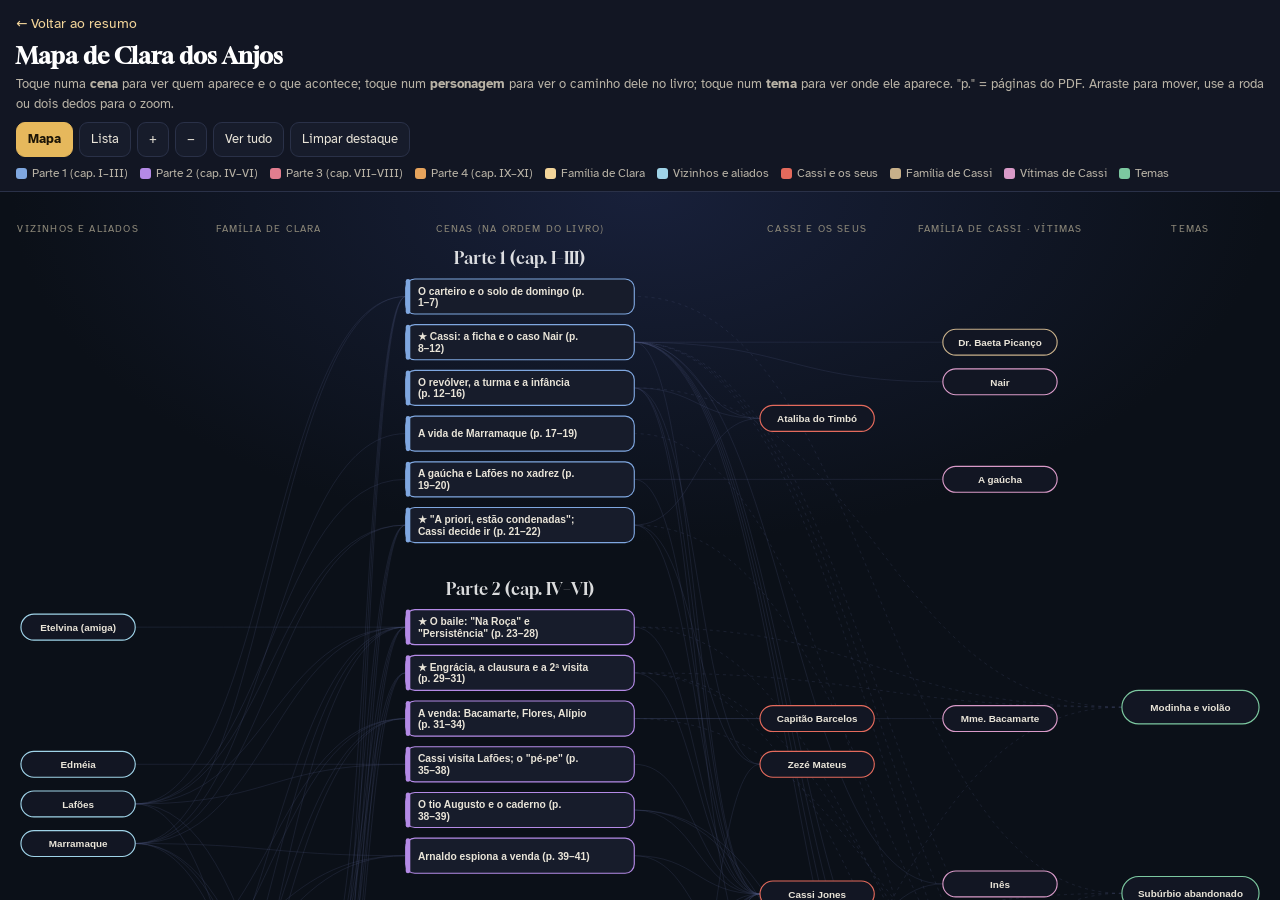
==== commit 59f8a6cf: "Layout de leitura igual ao resumo de Capitães (índice fixo, coluna de leitura, cartões de cena, prát" ====
--- a/mapa.html
+++ b/mapa.html
@@ -7,16 +7,16 @@
 <title>Mapa de Clara dos Anjos</title>
 <link rel="preconnect" href="https://fonts.googleapis.com">
 <link rel="preconnect" href="https://fonts.gstatic.com" crossorigin>
-<link href="https://fonts.googleapis.com/css2?family=Fraunces:opsz,wght@9..144,600&family=Inter:wght@400;600;700&display=swap" rel="stylesheet">
+<link href="https://fonts.googleapis.com/css2?family=Gloock&family=Atkinson+Hyperlegible:wght@400;700&display=swap" rel="stylesheet">
 <link rel="icon" href="img/favicon.svg" type="image/svg+xml">
 <style>
-:root{--bg:#0d1018;--bg2:#121623;--card:#171c2b;--card2:#1d2335;--line:#2a3148;--txt:#e9e4d8;--txt2:#b9b3a6;--muted:#8c8778;--ouro:#e6b85c;--ouro2:#f3d59a;
+:root{--bg:#0b1018;--bg2:#121623;--card:#171c2b;--card2:#1d2335;--line:#2a3148;--txt:#e9e4d8;--txt2:#b9b3a6;--muted:#8c8778;--ouro:#e6b85c;--ouro2:#f3d59a;
 --p1:#7fa7e0;--p2:#b48ae6;--p3:#e27d8f;--p4:#e6a35c;--tema:#7cc8a0;--fam:#f3d59a;--ali:#9fd3e8;--cas:#e46a5c;--vit:#d99ac8;--fcas:#c8b08a;color-scheme:dark}
 *{box-sizing:border-box}
-html,body{margin:0;height:100%;background:var(--bg);color:var(--txt);font:15px/1.5 Inter,system-ui,sans-serif}
+html,body{margin:0;height:100%;background:var(--bg);color:var(--txt);font:15px/1.5 "Atkinson Hyperlegible",system-ui,sans-serif}
 header{padding:12px 16px 8px;border-bottom:1px solid var(--line);background:var(--bg2)}
 header a{color:var(--ouro2);text-decoration:none;font-size:.9rem}
-h1{font-family:Fraunces,Georgia,serif;font-size:1.5rem;margin:4px 0 2px;color:#fff}
+h1{font-family:Gloock,Georgia,serif;font-size:1.5rem;margin:4px 0 2px;color:#fff}
 .intro{margin:0;color:var(--txt2);font-size:.88rem}
 .bar{display:flex;flex-wrap:wrap;gap:6px;margin-top:8px;align-items:center}
 .bar button{font:inherit;font-size:.85rem;padding:7px 11px;border-radius:9px;border:1px solid var(--line);background:var(--card);color:var(--txt);cursor:pointer}
@@ -37,11 +37,11 @@
 .dim .node{opacity:.18}.dim .edge{opacity:.05}
 .dim .node.hi{opacity:1}.dim .edge.hi{opacity:1}
 .node.sel rect{stroke:#fff;stroke-width:3}
-.plabel{font-family:Fraunces,serif;font-size:22px;fill:#fff;opacity:.85}
+.plabel{font-family:Gloock,serif;font-size:22px;fill:#fff;opacity:.85}
 .collabel{font-size:13px;fill:var(--muted);letter-spacing:.12em;text-transform:uppercase}
 #painel{position:absolute;right:12px;top:12px;width:min(380px,calc(100% - 24px));max-height:calc(100% - 24px);overflow:auto;background:rgba(23,28,43,.97);border:1px solid var(--line);border-radius:16px;padding:14px 16px;box-shadow:0 20px 50px rgba(0,0,0,.5);display:none}
 #painel.on{display:block}
-#painel h2{font-family:Fraunces,serif;font-size:1.25rem;margin:4px 0 4px;color:#fff}
+#painel h2{font-family:Gloock,serif;font-size:1.25rem;margin:4px 0 4px;color:#fff}
 #painel .tipo{font-size:.72rem;letter-spacing:.14em;text-transform:uppercase;color:var(--ouro)}
 #painel .pg{color:var(--muted);font-size:.85rem}
 #painel p{color:var(--txt2);margin:.5em 0}
@@ -51,7 +51,7 @@
 #painel .abrir{display:inline-block;margin-top:8px;background:var(--ouro);color:#1b1406;font-weight:700;padding:8px 12px;border-radius:10px;text-decoration:none}
 #painel .fechar{position:absolute;right:10px;top:8px;background:none;border:0;color:var(--txt2);font-size:1.4rem;cursor:pointer}
 #lista{display:none;padding:14px 16px 60px;max-width:900px;margin:0 auto}
-#lista h3{font-family:Fraunces,serif;color:#fff;margin:18px 0 6px}
+#lista h3{font-family:Gloock,serif;color:#fff;margin:18px 0 6px}
 #lista .it{display:block;width:100%;text-align:left;font:inherit;background:var(--card);border:1px solid var(--line);border-left:4px solid var(--c);color:var(--txt);border-radius:10px;padding:9px 12px;margin:6px 0;cursor:pointer}
 #lista .it small{color:var(--muted)}
 #lista .it:hover{border-color:var(--ouro)}
